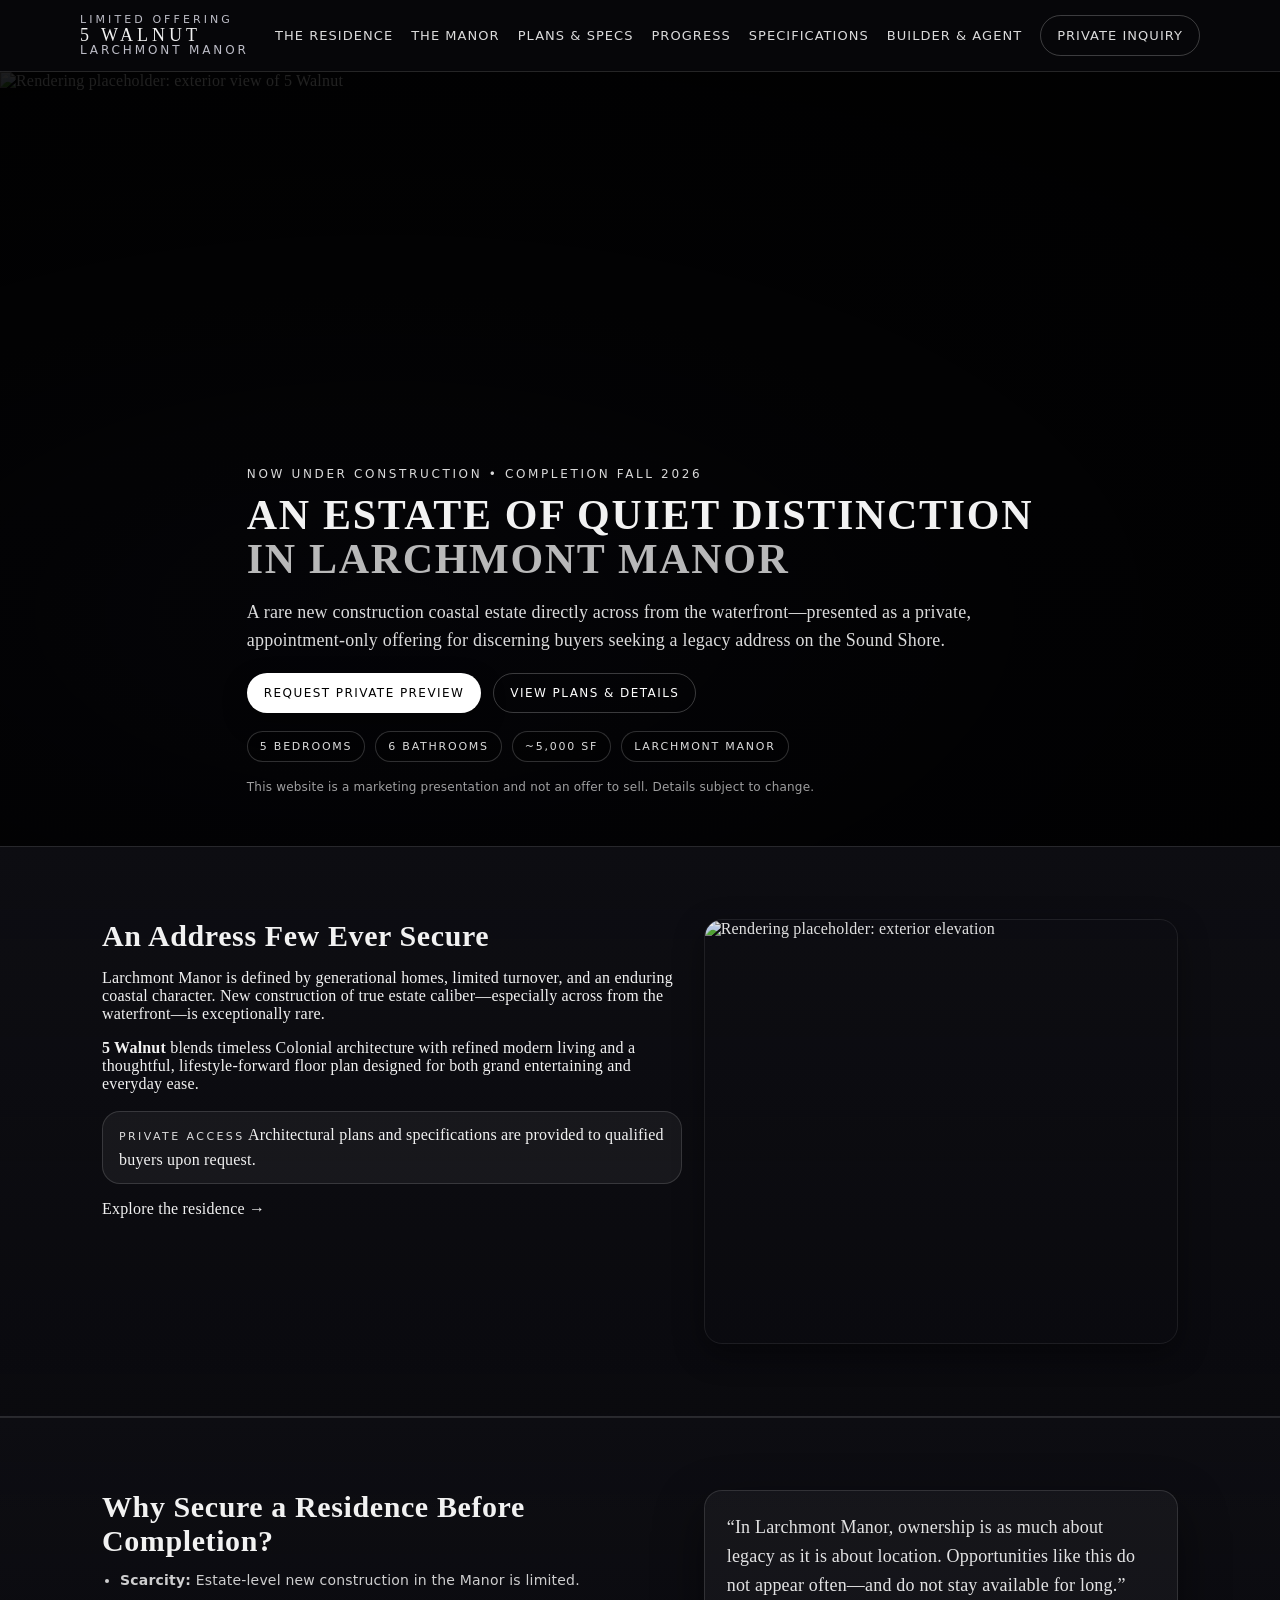
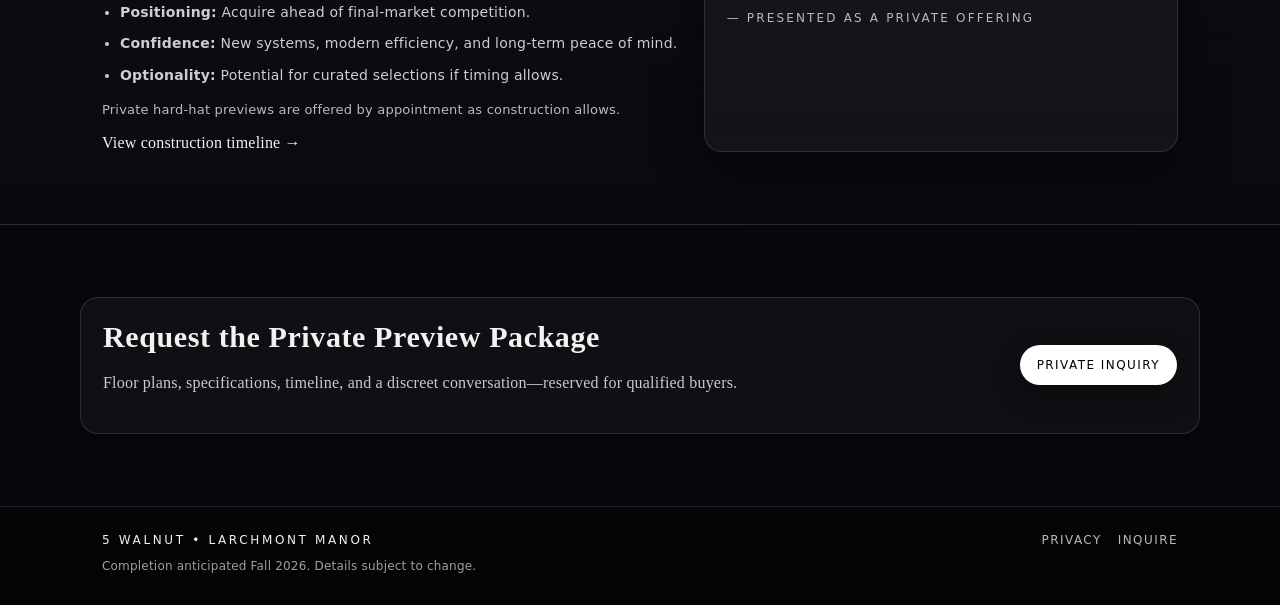
==== index.html @ 37d1fdce "Added 5 Walnut Files." ====
<!doctype html>
<html lang="en">
<head>
  <meta charset="utf-8" />
  <meta name="viewport" content="width=device-width, initial-scale=1" />
  <title>5 Walnut | Larchmont Manor | New Construction Estate</title>
  <meta name="description" content="A limited offering in Larchmont Manor. A newly constructed coastal estate across from the waterfront. Completion Fall 2026. Private previews by appointment." />
  <link rel="icon" href="assets/img/favicon.png" />
  <link rel="stylesheet" href="assets/css/styles.css" />
  <meta property="og:title" content="5 Walnut | Larchmont Manor" />
  <meta property="og:description" content="A limited offering. New construction coastal estate. Completion Fall 2026. Private previews by appointment." />
  <meta property="og:image" content="assets/img/hero-render-1.jpg" />
</head>
<body>
  <a class="skip" href="#main">Skip to content</a>

  <header class="header">
    <div class="container nav">
      <a class="brand" href="index.html" aria-label="Home">
        <span class="brand__kicker">Limited Offering</span>
        <span class="brand__name">5 WALNUT</span>
        <span class="brand__sub">Larchmont Manor</span>
      </a>

      <button class="nav__toggle" aria-label="Open menu" aria-expanded="false">
        <span></span><span></span><span></span>
      </button>

      <nav class="nav__links" aria-label="Primary">
        <a href="residence.html">The Residence</a>
        <a href="larchmont-manor.html">The Manor</a>
        <a href="plans.html">Plans & Specs</a>
        <a href="progress.html">Progress</a>
		<a href="specifications.html">Specifications</a>
        <a href="team.html">Builder & Agent</a>		
        <a class="btn btn--ghost" href="inquire.html">Private Inquiry</a>
      </nav>
    </div>
  </header>

  <main id="main">
    <!-- HERO -->
    <section class="hero">
      <div class="hero__media">
        <div class="hero__slider" data-slider>
          <img src="assets/img/hero-render-1.jpg" alt="Rendering placeholder: exterior view of 5 Walnut" />
          <img src="assets/img/hero-render-2.jpg" alt="Rendering placeholder: alternate exterior view of 5 Walnut" />
        </div>
        <div class="hero__overlay"></div>
      </div>

      <div class="container hero__content">
        <p class="eyebrow">Now Under Construction • Completion Fall 2026</p>
        <h1>AN ESTATE OF QUIET DISTINCTION<br><span class="muted">IN LARCHMONT MANOR</span></h1>
        <p class="lead">
          A rare new construction coastal estate directly across from the waterfront—presented as a private,
          appointment-only offering for discerning buyers seeking a legacy address on the Sound Shore.
        </p>

        <div class="hero__cta">
          <a class="btn" href="inquire.html">Request Private Preview</a>
          <a class="btn btn--ghost" href="plans.html">View Plans & Details</a>
        </div>

        <div class="hero__meta">
          <div class="pill">5 Bedrooms</div>
          <div class="pill">6 Bathrooms</div>
          <div class="pill">~5,000 SF</div>
          <div class="pill">Larchmont Manor</div>
        </div>

        <p class="fineprint">
          This website is a marketing presentation and not an offer to sell. Details subject to change.
        </p>
      </div>
    </section>

    <!-- THE OPPORTUNITY -->
    <section class="section section--dark">
      <div class="container grid grid--2">
        <div>
          <h2>An Address Few Ever Secure</h2>
          <p>
            Larchmont Manor is defined by generational homes, limited turnover, and an enduring coastal character.
            New construction of true estate caliber—especially across from the waterfront—is exceptionally rare.
          </p>
          <p>
            <strong>5 Walnut</strong> blends timeless Colonial architecture with refined modern living and a thoughtful,
            lifestyle-forward floor plan designed for both grand entertaining and everyday ease.
          </p>
          <p class="callout">
            <span class="callout__label">Private Access</span>
            Architectural plans and specifications are provided to qualified buyers upon request.
          </p>
          <div class="row">
            <a class="link" href="residence.html">Explore the residence →</a>
          </div>
        </div>

        <div class="card card--image">
          <img src="assets/img/exterior-render.jpg" alt="Rendering placeholder: exterior elevation" />
          <div class="card__caption">
            <div class="kicker">Timeless Coastal Colonial</div>
            <div class="caption">Cedar shingle siding, stone accents, covered porches.</div>
          </div>
        </div>
      </div>
    </section>

    <!-- URGENCY / EXCLUSIVITY -->
    <section class="section section--dark">
      <div class="container grid grid--2">
        <div>
          <h2>Why Secure a Residence Before Completion?</h2>
          <ul class="bullets">
            <li><strong>Scarcity:</strong> Estate-level new construction in the Manor is limited.</li>
            <li><strong>Positioning:</strong> Acquire ahead of final-market competition.</li>
            <li><strong>Confidence:</strong> New systems, modern efficiency, and long-term peace of mind.</li>
            <li><strong>Optionality:</strong> Potential for curated selections if timing allows.</li>
          </ul>
          <p class="subtle">
            Private hard-hat previews are offered by appointment as construction allows.
          </p>
          <a class="link" href="progress.html">View construction timeline →</a>
        </div>

        <div class="quote">
          <p>
            “In Larchmont Manor, ownership is as much about legacy as it is about location.
            Opportunities like this do not appear often—and do not stay available for long.”
          </p>
          <div class="quote__byline">— Presented as a private offering</div>
        </div>
      </div>
    </section>

    <!-- FOOTER CTA -->
    <section class="section">
      <div class="container cta">
        <div>
          <h2>Request the Private Preview Package</h2>
          <p class="sub">
            Floor plans, specifications, timeline, and a discreet conversation—reserved for qualified buyers.
          </p>
        </div>
        <a class="btn" href="inquire.html">Private Inquiry</a>
      </div>
    </section>
  </main>

  <footer class="footer">
    <div class="container footer__grid">
      <div>
        <div class="footer__brand">5 WALNUT • LARCHMONT MANOR</div>
        <div class="footer__fine">Completion anticipated Fall 2026. Details subject to change.</div>
      </div>
      <div class="footer__links">
        <a href="privacy.html">Privacy</a>
        <a href="inquire.html">Inquire</a>
      </div>
    </div>
  </footer>

  <script src="assets/js/main.js"></script>
</body>
</html>
---- assets/css/styles.css ----
:root{
  --bg:#07070a;
  --bg2:#0d0d12;
  --fg:#f2f2f2;
  --muted:#bdbdc7;
  --line:rgba(255,255,255,.12);
  --glass:rgba(255,255,255,.06);
  --accent:#ffffff;
  --max:1120px;
  --radius:18px;
  --shadow:0 18px 50px rgba(0,0,0,.45);
}

*{box-sizing:border-box}
html,body{height:100%}
body{
  margin:0;
  font-family: ui-serif, "Georgia", "Times New Roman", serif;
  background:linear-gradient(180deg,var(--bg), #06060a 55%, #05050a);
  color:var(--fg);
  letter-spacing:.2px;
}

a{color:inherit;text-decoration:none}
img{max-width:100%;display:block}
.skip{position:absolute;left:-999px;top:auto;width:1px;height:1px;overflow:hidden}
.skip:focus{left:16px;top:16px;width:auto;height:auto;background:#fff;color:#000;padding:10px;border-radius:10px;z-index:99}

.container{max-width:var(--max);margin:0 auto;padding:0 22px}
.header{
  position:sticky;top:0;z-index:50;
  background:rgba(7,7,10,.66);
  backdrop-filter: blur(10px);
  border-bottom:1px solid var(--line);
}
.nav{display:flex;align-items:center;justify-content:space-between;gap:18px;padding:14px 0}
.brand{display:grid;line-height:1.05}
.brand__kicker{font-family: ui-sans-serif, system-ui, -apple-system, Segoe UI, Roboto, Arial; font-size:11px; letter-spacing:.28em; text-transform:uppercase; color:var(--muted)}
.brand__name{font-size:18px; letter-spacing:.22em; text-transform:uppercase}
.brand__sub{font-family: ui-sans-serif, system-ui, -apple-system, Segoe UI, Roboto, Arial; font-size:12px; letter-spacing:.24em; text-transform:uppercase; color:var(--muted)}

.nav__links{display:flex;align-items:center;gap:18px}
.nav__links a{font-family: ui-sans-serif, system-ui, -apple-system, Segoe UI, Roboto, Arial; font-size:13px; letter-spacing:.08em; text-transform:uppercase; color:rgba(255,255,255,.86)}
.nav__links a:hover{color:#fff}
.nav__links .is-active{color:#fff;text-decoration:underline;text-underline-offset:6px}

.nav__toggle{
  display:none;background:transparent;border:0;color:#fff;padding:10px;border-radius:12px
}
.nav__toggle span{display:block;width:24px;height:2px;background:#fff;margin:5px 0;border-radius:2px}

.btn{
  display:inline-flex;align-items:center;justify-content:center;gap:10px;
  padding:12px 16px;border-radius:999px;
  border:1px solid rgba(255,255,255,.22);
  background:#fff;color:#000;
  font-family: ui-sans-serif, system-ui, -apple-system, Segoe UI, Roboto, Arial;
  font-size:12px; letter-spacing:.12em; text-transform:uppercase;
  box-shadow:0 10px 24px rgba(0,0,0,.35);
}
.btn:hover{transform:translateY(-1px)}
.btn--ghost{background:transparent;color:#fff;border-color:rgba(255,255,255,.22);box-shadow:none}
.btn--ghost:hover{background:rgba(255,255,255,.06)}

.hero{position:relative;min-height:86vh;display:grid;align-items:end}
.hero__media{position:absolute;inset:0}
.hero__slider{height:100%;width:100%}
.hero__slider img{
  position:absolute;inset:0;height:100%;width:100%;object-fit:cover;
  opacity:0;transition:opacity 1.2s ease;
  filter:saturate(.95) contrast(1.02) brightness(.85);
}
.hero__slider img.is-on{opacity:1}
.hero__overlay{
  position:absolute;inset:0;
  background: radial-gradient(1200px 600px at 30% 70%, rgba(0,0,0,.25), rgba(0,0,0,.72) 55%, rgba(0,0,0,.88));
}
.hero__content{position:relative;padding:88px 0 40px}
.eyebrow{
  font-family: ui-sans-serif, system-ui, -apple-system, Segoe UI, Roboto, Arial;
  letter-spacing:.22em;text-transform:uppercase;font-size:12px;color:rgba(255,255,255,.85)
}
h1{margin:10px 0 12px;font-size:42px;letter-spacing:.04em;line-height:1.05}
.muted{color:rgba(255,255,255,.72)}
.lead{max-width:780px;color:rgba(255,255,255,.86);font-size:18px;line-height:1.55}
.hero__cta{display:flex;flex-wrap:wrap;gap:12px;margin:18px 0 18px}
.hero__meta{display:flex;flex-wrap:wrap;gap:10px;margin-top:10px}
.pill{
  border:1px solid rgba(255,255,255,.18);
  background:rgba(0,0,0,.22);
  padding:8px 12px;border-radius:999px;
  font-family: ui-sans-serif, system-ui, -apple-system, Segoe UI, Roboto, Arial;
  font-size:11px;letter-spacing:.16em;text-transform:uppercase;color:rgba(255,255,255,.86)
}
.fineprint{font-family: ui-sans-serif, system-ui; font-size:12px;color:rgba(255,255,255,.62);margin-top:18px}

.section{padding:72px 0;background:transparent}
.section--dark{background:linear-gradient(180deg, var(--bg2), rgba(13,13,18,.55)); border-top:1px solid var(--line); border-bottom:1px solid var(--line)}
.section__head{max-width:780px;margin-bottom:24px}
h2{font-size:30px;margin:0 0 10px;letter-spacing:.02em}
.sub{color:rgba(255,255,255,.78);font-size:16px;line-height:1.6}
.subtle{color:rgba(255,255,255,.72);font-family: ui-sans-serif, system-ui; font-size:13px;line-height:1.6}

.grid{display:grid;gap:22px}
.grid--2{grid-template-columns:1.1fr .9fr}
.grid--3{grid-template-columns:repeat(3,1fr)}
.tight{gap:14px}
.row{margin-top:14px}
.center{margin-top:26px;display:flex;justify-content:center}

.card{
  background:rgba(255,255,255,.04);
  border:1px solid rgba(255,255,255,.12);
  border-radius:var(--radius);
  overflow:hidden;
  box-shadow:var(--shadow);
}
.card--image img{height:100%;width:100%;object-fit:cover;min-height:360px;filter:contrast(1.02) brightness(.92)}
.card__caption{padding:14px 16px;border-top:1px solid rgba(255,255,255,.10)}
.kicker{
  font-family: ui-sans-serif, system-ui;
  font-size:11px;letter-spacing:.22em;text-transform:uppercase;color:rgba(255,255,255,.78)
}
.caption{font-family: ui-sans-serif, system-ui;font-size:13px;color:rgba(255,255,255,.78);margin-top:6px}

.tile{
  border-radius:var(--radius);
  overflow:hidden;
  border:1px solid rgba(255,255,255,.12);
  background:rgba(255,255,255,.04);
}
.tile img{height:210px;width:100%;object-fit:cover;filter:brightness(.92) contrast(1.03)}
.tile h3{margin:12px 14px 6px;font-size:18px}
.tile p{margin:0 14px 16px;color:rgba(255,255,255,.78);font-family: ui-sans-serif, system-ui;font-size:14px;line-height:1.55}

.callout{
  margin-top:18px;padding:14px 16px;border-radius:var(--radius);
  border:1px solid rgba(255,255,255,.14);
  background:rgba(255,255,255,.05);
}
.callout__label{
  display:inline-block;margin-bottom:8px;
  font-family: ui-sans-serif, system-ui;
  font-size:11px;letter-spacing:.22em;text-transform:uppercase;color:rgba(255,255,255,.85)
}

.quote{
  border:1px solid rgba(255,255,255,.12);
  border-radius:var(--radius);
  padding:22px;
  background:rgba(255,255,255,.04);
  box-shadow:var(--shadow);
}
.quote p{margin:0;font-size:18px;line-height:1.6;color:rgba(255,255,255,.88)}
.quote__byline{margin-top:12px;font-family: ui-sans-serif, system-ui;font-size:12px;letter-spacing:.18em;text-transform:uppercase;color:rgba(255,255,255,.70)}

.pagehero{
  padding:68px 0 18px;
  border-bottom:1px solid var(--line);
  background:radial-gradient(900px 420px at 20% 20%, rgba(255,255,255,.06), rgba(0,0,0,0));
}

.mini{
  border-radius:16px;overflow:hidden;border:1px solid rgba(255,255,255,.12);
  background:rgba(255,255,255,.03)
}
.mini img{height:180px;width:100%;object-fit:cover;filter:brightness(.92)}
.mini__cap{padding:10px 12px;font-family: ui-sans-serif, system-ui;font-size:12px;color:rgba(255,255,255,.78);letter-spacing:.06em}

.bullets{margin:12px 0 0 0;padding-left:18px}
.bullets li{margin:10px 0;color:rgba(255,255,255,.80);font-family: ui-sans-serif, system-ui;font-size:14px;line-height:1.55}

.cta{
  display:flex;align-items:center;justify-content:space-between;gap:16px;
  background:rgba(255,255,255,.04);
  border:1px solid rgba(255,255,255,.12);
  border-radius:var(--radius);
  padding:22px;
}

.timeline{margin-top:14px;display:grid;gap:12px}
.timeline__item{display:grid;grid-template-columns:16px 1fr;gap:12px;align-items:start}
.timeline__dot{
  width:12px;height:12px;border-radius:50%;
  border:1px solid rgba(255,255,255,.30);
  margin-top:5px;background:rgba(255,255,255,.06)
}
.timeline__dot.is-done{background:#fff}
.timeline__dot.is-now{background:rgba(255,255,255,.5)}
.timeline__title{font-family: ui-sans-serif, system-ui; font-size:12px; letter-spacing:.18em; text-transform:uppercase}
.timeline__text{font-family: ui-sans-serif, system-ui; font-size:14px; color:rgba(255,255,255,.78); margin-top:4px}

.formcard{
  border-radius:var(--radius);
  border:1px solid rgba(255,255,255,.12);
  background:rgba(255,255,255,.04);
  padding:18px;
  box-shadow:var(--shadow);
}
.form label{display:grid;gap:8px;margin-bottom:12px;font-family: ui-sans-serif, system-ui;font-size:12px;letter-spacing:.14em;text-transform:uppercase;color:rgba(255,255,255,.82)}
.form input,.form textarea{
  width:100%;
  padding:12px 12px;
  border-radius:14px;
  border:1px solid rgba(255,255,255,.16);
  background:rgba(0,0,0,.18);
  color:#fff;
  font-family: ui-sans-serif, system-ui;
  font-size:14px;
}
.form input:focus,.form textarea:focus{outline:2px solid rgba(255,255,255,.30);outline-offset:2px}

.prose{max-width:820px}
.prose h2{margin-top:26px}

.footer{
  border-top:1px solid var(--line);
  padding:26px 0 30px;
  background:rgba(0,0,0,.32);
}
.footer__grid{display:flex;align-items:flex-start;justify-content:space-between;gap:18px}
.footer__brand{font-family: ui-sans-serif, system-ui;font-size:12px;letter-spacing:.22em;text-transform:uppercase}
.footer__fine{margin-top:10px;color:rgba(255,255,255,.62);font-family: ui-sans-serif, system-ui;font-size:12px;line-height:1.5}
.footer__links{display:flex;gap:16px;font-family: ui-sans-serif, system-ui;font-size:12px;letter-spacing:.12em;text-transform:uppercase;color:rgba(255,255,255,.72)}
.footer__links a:hover{color:#fff}

@media (max-width: 980px){
  .grid--2{grid-template-columns:1fr}
  .grid--3{grid-template-columns:1fr}
  h1{font-size:34px}
  .nav__toggle{display:block}
  .nav__links{
    position:absolute;right:22px;top:64px;
    display:none;flex-direction:column;align-items:stretch;gap:10px;
    background:rgba(7,7,10,.95);border:1px solid rgba(255,255,255,.16);
    padding:14px;border-radius:18px;min-width:240px;
    box-shadow:var(--shadow)
  }
  .nav__links.is-open{display:flex}
  .cta{flex-direction:column;align-items:flex-start}
}

/* Specs page */
.specgrid{
  display:grid;
  grid-template-columns:repeat(2,1fr);
  gap:18px;
}
.speccard{
  border-radius:var(--radius);
  border:1px solid rgba(255,255,255,.12);
  background:rgba(255,255,255,.04);
  padding:18px;
}
.speccard h2{font-size:20px;margin:0 0 10px}
@media (max-width: 980px){
  .specgrid{grid-template-columns:1fr}
}

/* Builder logo card — tighter, more refined */
.card--logo{
  display:flex;
  align-items:center;
  justify-content:center;
  padding:22px 28px;           /* ↓ reduced padding */
  background:rgba(255,255,255,.02);
  border:1px solid rgba(255,255,255,.06);  /* ↓ softer border */
  border-radius:5px;          /* slightly smaller radius */
  box-shadow:0 8px 24px rgba(0,0,0,.35);
  min-height:5px;            /* ↓ MUCH smaller than before */
}

.card--logo img{
  width:100%;
  max-width:420px;             /* ↓ slightly smaller logo */
  height:auto;
  object-fit:contain;
}

.card--image {
  background: transparent; /* remove heavy background */
  border: 1px solid rgba(255,255,255,.08);
  border-radius: 18px;
  overflow: hidden;
  box-shadow: 0 10px 30px rgba(0,0,0,.4);
}

.card--image img {
  width: 100%;
  max-height: 480px;
  object-fit: cover;
  display: block;
}

/* Elegant text-based builder mark */
.builder-mark{
  padding: 40px 0 30px 0;
  border-bottom: 1px solid rgba(255,255,255,.08);
  margin-bottom: 28px;
}

.builder-mark__kicker{
  font-size: 14px;
  letter-spacing: 3px;
  text-transform: uppercase;
  color: rgba(255,255,255,.6);
  margin-bottom: 6px;
}

.builder-mark__name{
  font-size: 28px;
  font-weight: 500;
  letter-spacing: 1px;
  margin: 0;
}

.team-grid { align-items: start; }
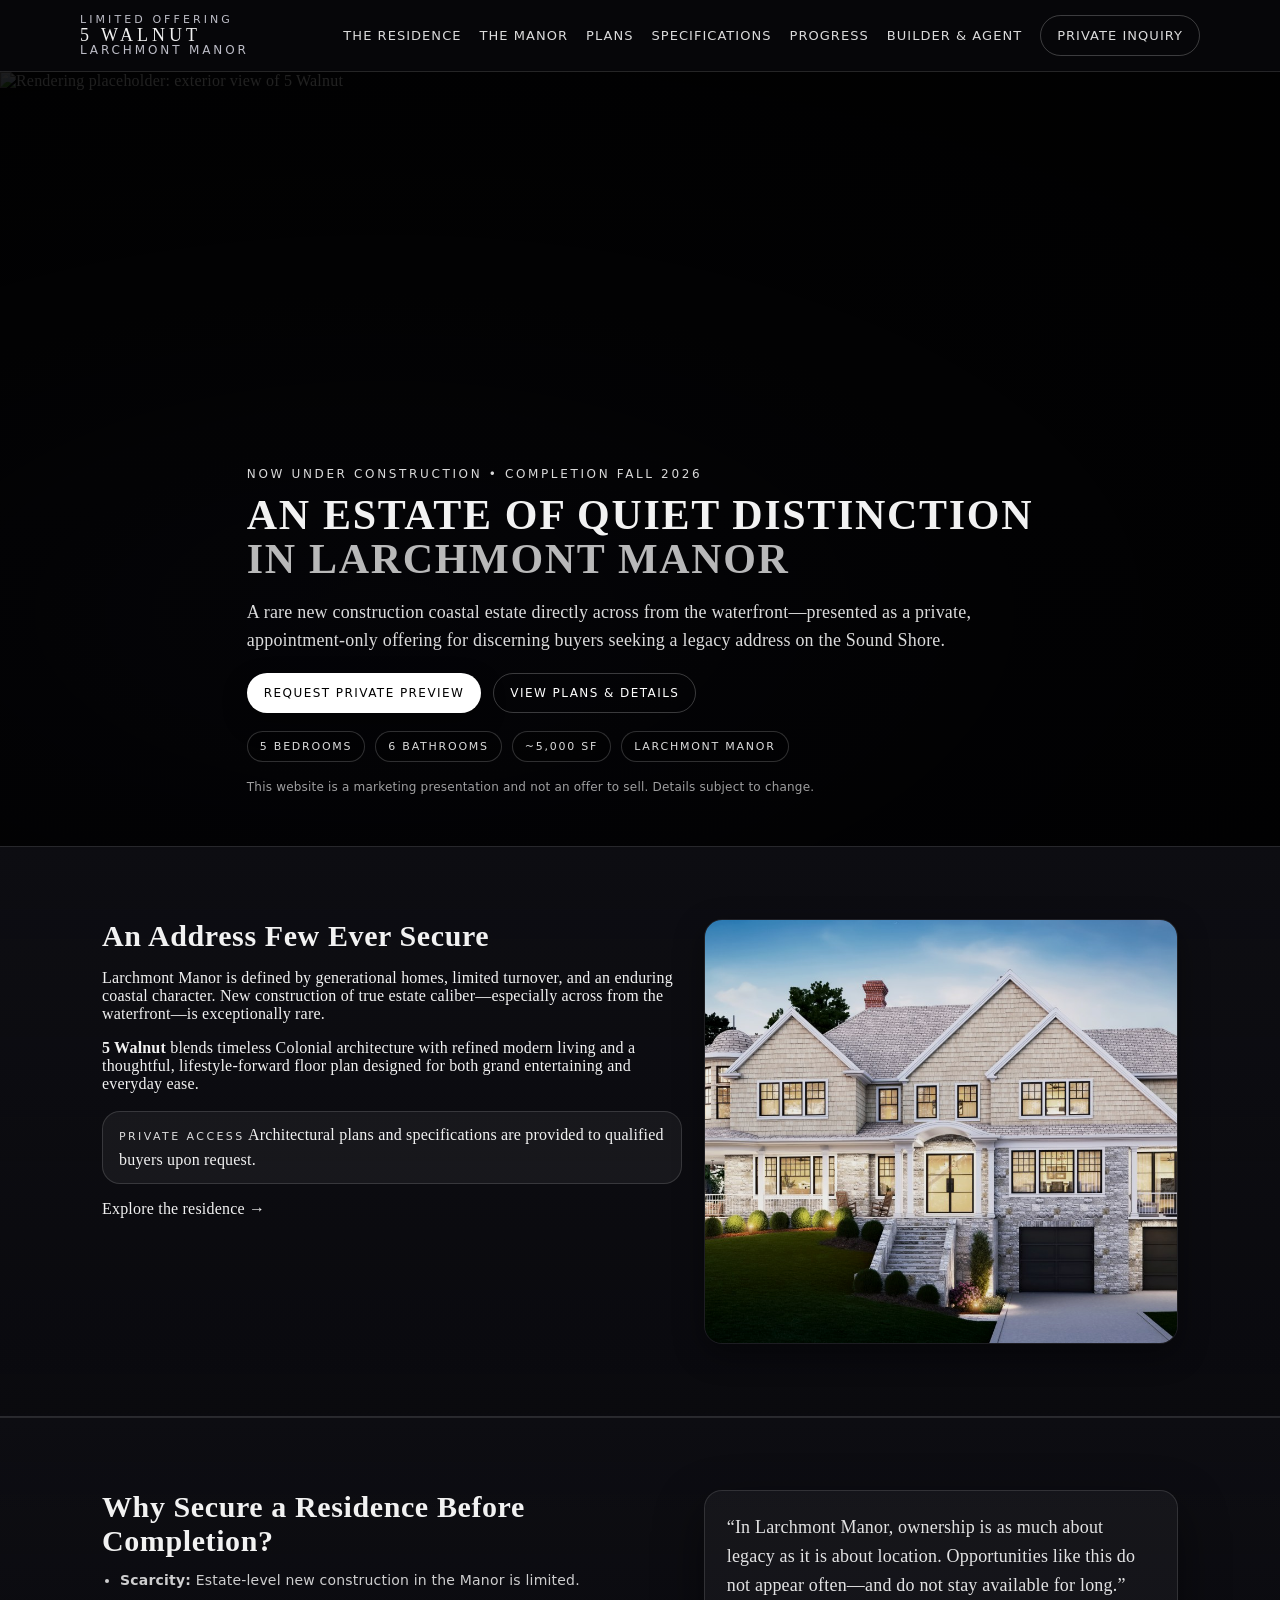
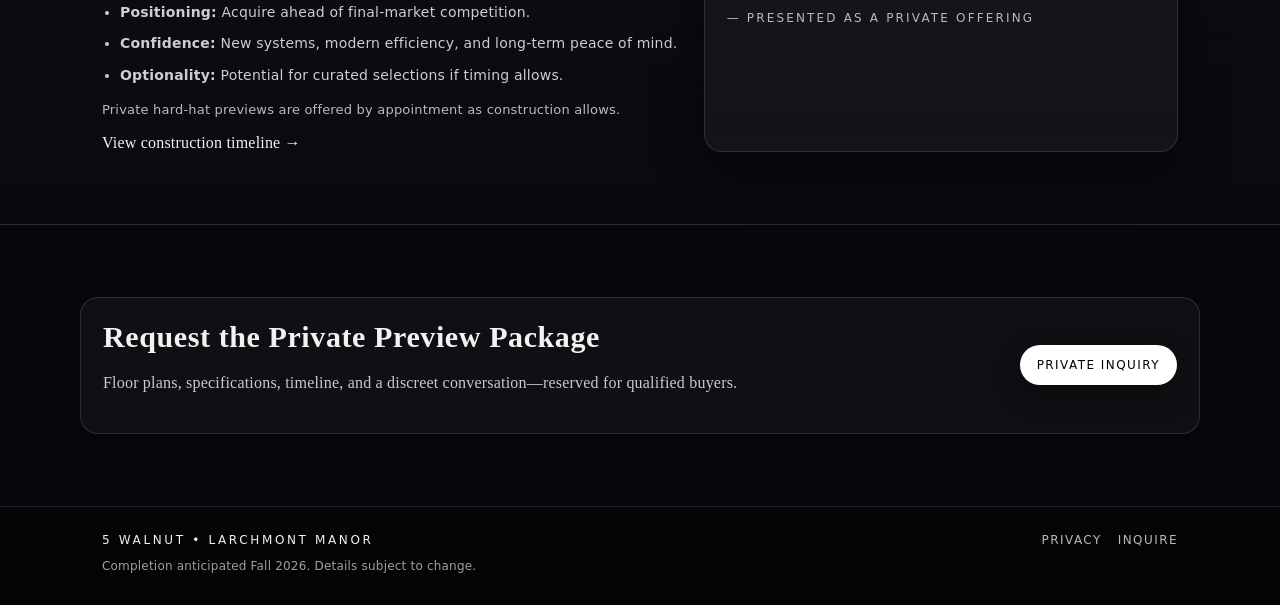
==== commit 4d1c6ad2: "Updated files to latest version." ====
--- a/index.html
+++ b/index.html
@@ -29,9 +29,9 @@
       <nav class="nav__links" aria-label="Primary">
         <a href="residence.html">The Residence</a>
         <a href="larchmont-manor.html">The Manor</a>
-        <a href="plans.html">Plans & Specs</a>
+        <a href="plans.html">Plans</a>
+		<a href="specifications.html">Specifications</a>
         <a href="progress.html">Progress</a>
-		<a href="specifications.html">Specifications</a>
         <a href="team.html">Builder & Agent</a>		
         <a class="btn btn--ghost" href="inquire.html">Private Inquiry</a>
       </nav>
